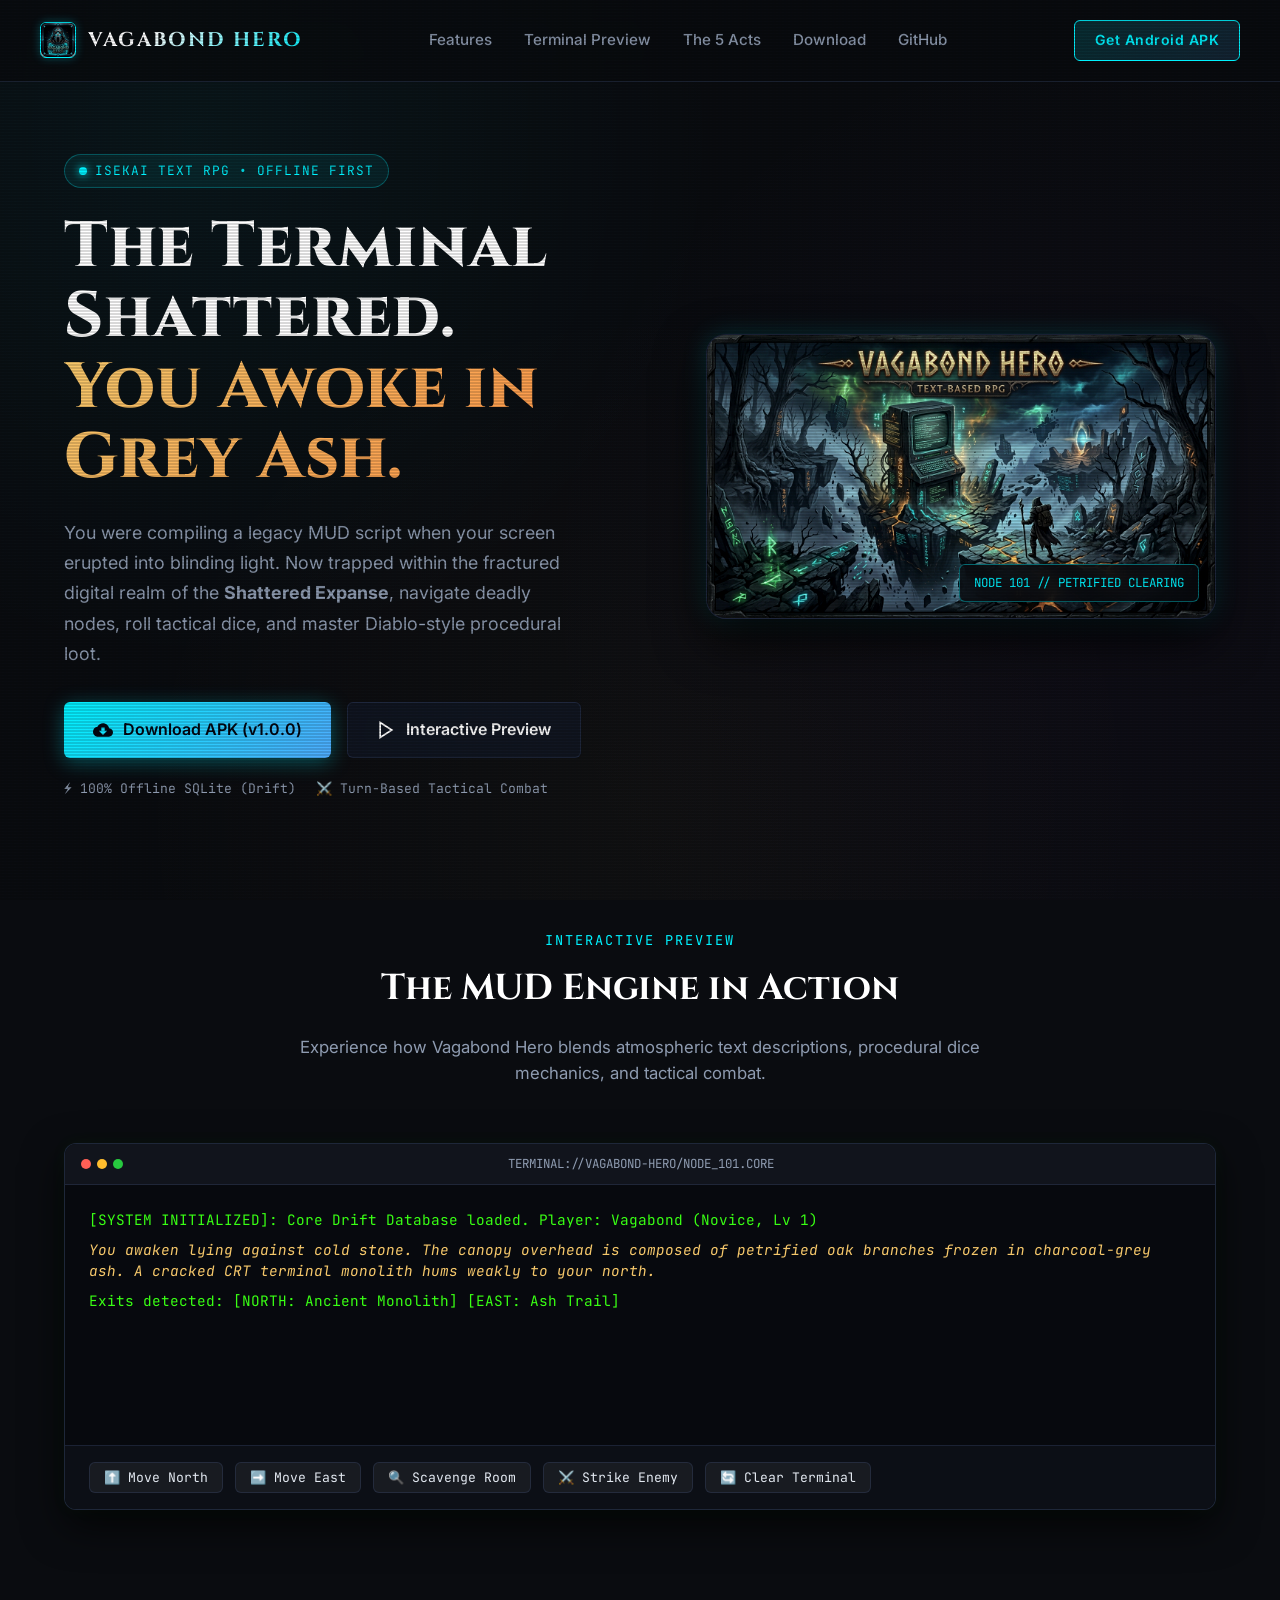
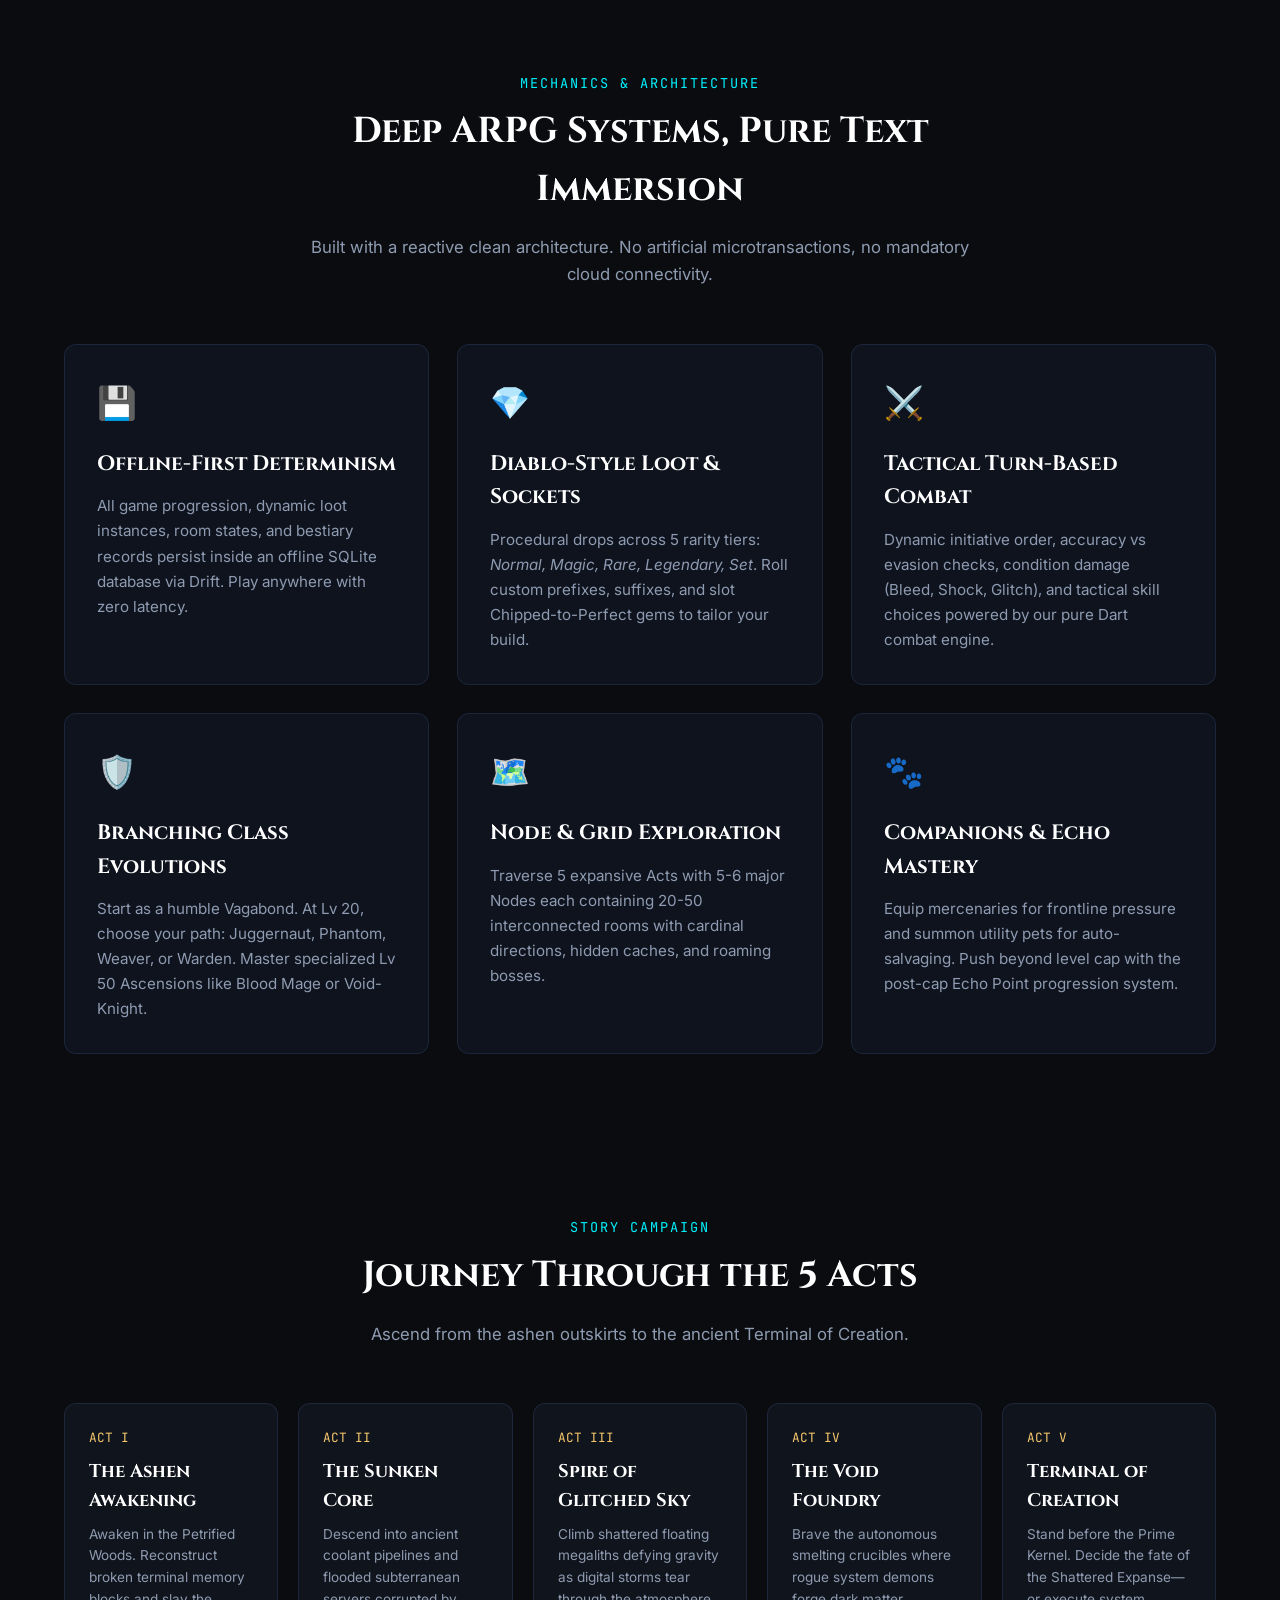
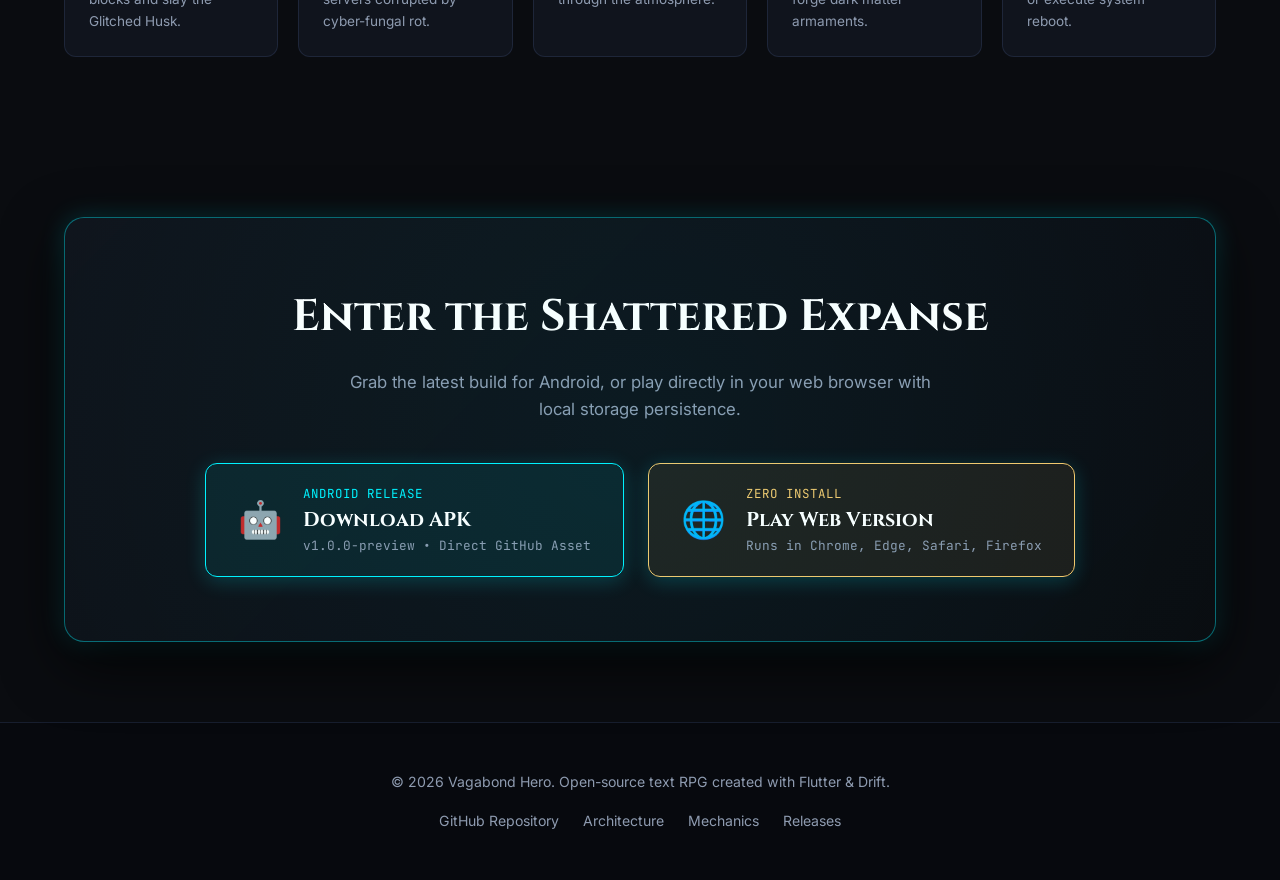
==== landing/index.html @ a88ef7d5 "feat: complete initial implementation with landing page, core engine, mobile app, and CI/CD for vaga" ====
<!DOCTYPE html>
<html lang="en">
<head>
  <meta charset="UTF-8" />
  <meta name="viewport" content="width=device-width, initial-scale=1.0" />
  <title>Vagabond Hero — Dark Fantasy Text RPG (Download APK & Web Demo)</title>
  <meta name="description" content="An offline-first, dark fantasy isekai text-based RPG. Explore the Shattered Expanse, loot Diablo-style gear, and survive tactical turn-based battles. Download Android APK or play in browser." />
  
  <!-- Favicon -->
  <link rel="icon" type="image/jpeg" href="assets/images/app-icon.jpg" />
  
  <!-- Fonts -->
  <link rel="preconnect" href="https://fonts.googleapis.com">
  <link rel="preconnect" href="https://fonts.gstatic.com" crossorigin>
  <link href="https://fonts.googleapis.com/css2?family=Cinzel:wght@600;700;800&family=Inter:wght@400;500;600;700&family=JetBrains+Mono:wght@400;600&display=swap" rel="stylesheet">
  
  <!-- Stylesheet -->
  <link rel="stylesheet" href="styles.css" />
</head>
<body>
  <div class="scanlines" aria-hidden="true"></div>

  <!-- Navigation -->
  <nav class="navbar">
    <a href="#" class="brand">
      <img src="assets/images/app-icon.jpg" alt="Vagabond Hero Icon" class="brand-icon" />
      <span class="brand-name">Vagabond Hero</span>
    </a>
    <ul class="nav-links">
      <li><a href="#features" class="nav-link">Features</a></li>
      <li><a href="#terminal" class="nav-link">Terminal Preview</a></li>
      <li><a href="#story" class="nav-link">The 5 Acts</a></li>
      <li><a href="#download" class="nav-link">Download</a></li>
      <li><a href="https://github.com/tildemark/Vagabond-Hero" target="_blank" rel="noopener" class="nav-link">GitHub</a></li>
    </ul>
    <a href="#download" class="nav-cta">Get Android APK</a>
  </nav>

  <!-- Hero Section -->
  <header class="hero">
    <div class="hero-content">
      <div class="hero-badge">
        <span class="badge-pulse"></span>
        <span>ISEKAI TEXT RPG • OFFLINE FIRST</span>
      </div>
      <h1 class="hero-title">
        The Terminal Shattered.
        <span>You Awoke in Grey Ash.</span>
      </h1>
      <p class="hero-description">
        You were compiling a legacy MUD script when your screen erupted into blinding light. Now trapped within the fractured digital realm of the <strong>Shattered Expanse</strong>, navigate deadly nodes, roll tactical dice, and master Diablo-style procedural loot.
      </p>
      <div class="hero-actions">
        <a href="#download" class="btn btn-primary">
          <svg width="20" height="20" viewBox="0 0 24 24" fill="currentColor">
            <path d="M19.35 10.04C18.67 6.59 15.64 4 12 4 9.11 4 6.6 5.64 5.35 8.04 2.34 8.36 0 10.91 0 14c0 3.31 2.69 6 6 6h13c2.76 0 5-2.24 5-5 0-2.64-2.05-4.78-4.65-4.96zM17 13l-5 5-5-5h3V9h4v4h3z"/>
          </svg>
          Download APK (v1.0.0)
        </a>
        <a href="#terminal" class="btn btn-secondary" id="play-demo-btn">
          <svg width="20" height="20" viewBox="0 0 24 24" fill="none" stroke="currentColor" stroke-width="2">
            <polygon points="5 3 19 12 5 21 5 3"></polygon>
          </svg>
          Interactive Preview
        </a>
      </div>
      <div class="hero-meta">
        <span>⚡ 100% Offline SQLite (Drift)</span>
        <span>⚔️ Turn-Based Tactical Combat</span>
      </div>
    </div>

    <div class="hero-visual">
      <img src="assets/images/hero-banner.jpg" alt="Vagabond Hero Shattered Expanse artwork" class="hero-image" />
      <div class="visual-badge">
        <span>NODE 101 // PETRIFIED CLEARING</span>
      </div>
    </div>
  </header>

  <!-- Interactive Terminal Simulation -->
  <section class="section" id="terminal">
    <div class="section-header">
      <span class="section-tag">Interactive Preview</span>
      <h2 class="section-title">The MUD Engine in Action</h2>
      <p class="section-subtitle">Experience how Vagabond Hero blends atmospheric text descriptions, procedural dice mechanics, and tactical combat.</p>
    </div>

    <div class="terminal-container">
      <div class="terminal-header">
        <div class="terminal-dots">
          <div class="dot red"></div>
          <div class="dot yellow"></div>
          <div class="dot green"></div>
        </div>
        <div class="terminal-title">TERMINAL://VAGABOND-HERO/NODE_101.CORE</div>
        <div style="width: 40px;"></div>
      </div>
      <div class="terminal-body" id="term-output">
        <div class="term-line system">[SYSTEM INITIALIZED]: Core Drift Database loaded. Player: Vagabond (Novice, Lv 1)</div>
        <div class="term-line lore">You awaken lying against cold stone. The canopy overhead is composed of petrified oak branches frozen in charcoal-grey ash. A cracked CRT terminal monolith hums weakly to your north.</div>
        <div class="term-line system">Exits detected: [NORTH: Ancient Monolith] [EAST: Ash Trail]</div>
      </div>
      <div class="term-controls">
        <button class="term-btn" onclick="termAction('north')">⬆️ Move North</button>
        <button class="term-btn" onclick="termAction('east')">➡️ Move East</button>
        <button class="term-btn" onclick="termAction('scavenge')">🔍 Scavenge Room</button>
        <button class="term-btn" onclick="termAction('attack')">⚔️ Strike Enemy</button>
        <button class="term-btn" onclick="termAction('reset')">🔄 Clear Terminal</button>
      </div>
    </div>
  </section>

  <!-- Features Grid -->
  <section class="section" id="features">
    <div class="section-header">
      <span class="section-tag">Mechanics & Architecture</span>
      <h2 class="section-title">Deep ARPG Systems, Pure Text Immersion</h2>
      <p class="section-subtitle">Built with a reactive clean architecture. No artificial microtransactions, no mandatory cloud connectivity.</p>
    </div>

    <div class="features-grid">
      <div class="feature-card">
        <div class="feature-icon">💾</div>
        <h3 class="feature-title">Offline-First Determinism</h3>
        <p class="feature-desc">All game progression, dynamic loot instances, room states, and bestiary records persist inside an offline SQLite database via Drift. Play anywhere with zero latency.</p>
      </div>

      <div class="feature-card">
        <div class="feature-icon">💎</div>
        <h3 class="feature-title">Diablo-Style Loot & Sockets</h3>
        <p class="feature-desc">Procedural drops across 5 rarity tiers: <em>Normal, Magic, Rare, Legendary, Set</em>. Roll custom prefixes, suffixes, and slot Chipped-to-Perfect gems to tailor your build.</p>
      </div>

      <div class="feature-card">
        <div class="feature-icon">⚔️</div>
        <h3 class="feature-title">Tactical Turn-Based Combat</h3>
        <p class="feature-desc">Dynamic initiative order, accuracy vs evasion checks, condition damage (Bleed, Shock, Glitch), and tactical skill choices powered by our pure Dart combat engine.</p>
      </div>

      <div class="feature-card">
        <div class="feature-icon">🛡️</div>
        <h3 class="feature-title">Branching Class Evolutions</h3>
        <p class="feature-desc">Start as a humble Vagabond. At Lv 20, choose your path: Juggernaut, Phantom, Weaver, or Warden. Master specialized Lv 50 Ascensions like Blood Mage or Void-Knight.</p>
      </div>

      <div class="feature-card">
        <div class="feature-icon">🗺️</div>
        <h3 class="feature-title">Node & Grid Exploration</h3>
        <p class="feature-desc">Traverse 5 expansive Acts with 5-6 major Nodes each containing 20-50 interconnected rooms with cardinal directions, hidden caches, and roaming bosses.</p>
      </div>

      <div class="feature-card">
        <div class="feature-icon">🐾</div>
        <h3 class="feature-title">Companions & Echo Mastery</h3>
        <p class="feature-desc">Equip mercenaries for frontline pressure and summon utility pets for auto-salvaging. Push beyond level cap with the post-cap Echo Point progression system.</p>
      </div>
    </div>
  </section>

  <!-- Story Acts Section -->
  <section class="section" id="story">
    <div class="section-header">
      <span class="section-tag">Story Campaign</span>
      <h2 class="section-title">Journey Through the 5 Acts</h2>
      <p class="section-subtitle">Ascend from the ashen outskirts to the ancient Terminal of Creation.</p>
    </div>

    <div class="acts-timeline">
      <div class="act-card">
        <div class="act-num">ACT I</div>
        <h4 class="act-title">The Ashen Awakening</h4>
        <p class="act-desc">Awaken in the Petrified Woods. Reconstruct broken terminal memory blocks and slay the Glitched Husk.</p>
      </div>
      <div class="act-card">
        <div class="act-num">ACT II</div>
        <h4 class="act-title">The Sunken Core</h4>
        <p class="act-desc">Descend into ancient coolant pipelines and flooded subterranean servers corrupted by cyber-fungal rot.</p>
      </div>
      <div class="act-card">
        <div class="act-num">ACT III</div>
        <h4 class="act-title">Spire of Glitched Sky</h4>
        <p class="act-desc">Climb shattered floating megaliths defying gravity as digital storms tear through the atmosphere.</p>
      </div>
      <div class="act-card">
        <div class="act-num">ACT IV</div>
        <h4 class="act-title">The Void Foundry</h4>
        <p class="act-desc">Brave the autonomous smelting crucibles where rogue system demons forge dark matter armaments.</p>
      </div>
      <div class="act-card">
        <div class="act-num">ACT V</div>
        <h4 class="act-title">Terminal of Creation</h4>
        <p class="act-desc">Stand before the Prime Kernel. Decide the fate of the Shattered Expanse—or execute system reboot.</p>
      </div>
    </div>
  </section>

  <!-- Download Section -->
  <section class="section" id="download">
    <div class="download-box">
      <h2 class="download-title">Enter the Shattered Expanse</h2>
      <p class="download-subtitle">Grab the latest build for Android, or play directly in your web browser with local storage persistence.</p>
      
      <div class="download-options">
        <a href="https://github.com/tildemark/Vagabond-Hero/releases/latest" target="_blank" rel="noopener" class="apk-card">
          <div class="apk-icon">🤖</div>
          <div class="apk-info">
            <div class="apk-label">Android Release</div>
            <div class="apk-name">Download APK</div>
            <div class="apk-meta">v1.0.0-preview • Direct GitHub Asset</div>
          </div>
        </a>

        <a href="play/" class="apk-card" style="border-color: var(--accent-gold); background: rgba(246, 200, 107, 0.08);">
          <div class="apk-icon">🌐</div>
          <div class="apk-info">
            <div class="apk-label" style="color: var(--accent-gold);">Zero Install</div>
            <div class="apk-name">Play Web Version</div>
            <div class="apk-meta">Runs in Chrome, Edge, Safari, Firefox</div>
          </div>
        </a>
      </div>
    </div>
  </section>

  <!-- Footer -->
  <footer class="footer">
    <div class="footer-content">
      <p>© 2026 Vagabond Hero. Open-source text RPG created with Flutter & Drift.</p>
      <div class="footer-links">
        <a href="https://github.com/tildemark/Vagabond-Hero" target="_blank" rel="noopener">GitHub Repository</a>
        <a href="https://github.com/tildemark/Vagabond-Hero/blob/main/docs/architecture.md" target="_blank" rel="noopener">Architecture</a>
        <a href="https://github.com/tildemark/Vagabond-Hero/blob/main/docs/mechanics.md" target="_blank" rel="noopener">Mechanics</a>
        <a href="https://github.com/tildemark/Vagabond-Hero/releases" target="_blank" rel="noopener">Releases</a>
      </div>
    </div>
  </footer>

  <!-- Interactive Terminal Script -->
  <script>
    const termOutput = document.getElementById('term-output');
    
    const responses = {
      north: [
        { text: "> move north", type: "" },
        { text: "You step cautiously toward the humming monolith. Phosphorescent moss clings to its chassis.", type: "lore" },
        { text: "Node 102: [ANCIENT MONOLITH CLEARING] reached. Discovered terminal access port.", type: "system" }
      ],
      east: [
        { text: "> move east", type: "" },
        { text: "You traverse an ashen path flanked by withered monoliths. A chill digital wind howls.", type: "lore" },
        { text: "Node 103: [ASH TRAIL] reached. Hostile signature detected ahead.", type: "system" }
      ],
      scavenge: [
        { text: "> search area", type: "" },
        { text: "Rolling Investigation [d20 + 2] = 17 (Success!)", type: "system" },
        { text: "Found [Rusted Shiv] (Normal Dagger, 4-8 DMG) and [Chipped Emerald] (+3 Poison DMG)!", type: "loot" }
      ],
      attack: [
        { text: "> strike glitched husk", type: "" },
        { text: "Initiative rolled: Vagabond [18] vs Glitched Husk [11]. You take the opening blow.", type: "system" },
        { text: "CRITICAL HIT! Dealt 24 Physical Damage! Enemy obliterated into fragmented memory bits.", type: "combat" },
        { text: "Gained 45 EXP and 12 Silver Prisms.", type: "loot" }
      ]
    };

    function termAction(action) {
      if (action === 'reset') {
        termOutput.innerHTML = `
          <div class="term-line system">[SYSTEM RESET]: Terminal buffer cleared.</div>
          <div class="term-line lore">You awaken lying against cold stone. The canopy overhead is composed of petrified oak branches frozen in charcoal-grey ash.</div>
        `;
        return;
      }

      const lines = responses[action];
      if (!lines) return;

      lines.forEach(item => {
        const div = document.createElement('div');
        div.className = `term-line ${item.type}`;
        div.textContent = item.text;
        termOutput.appendChild(div);
      });

      termOutput.scrollTop = termOutput.scrollHeight;
    }
  </script>
</body>
</html>
---- landing/styles.css ----
:root {
  --bg-primary: #0a0c10;
  --bg-secondary: #10141d;
  --bg-card: rgba(18, 24, 38, 0.7);
  --bg-card-hover: rgba(26, 35, 54, 0.85);
  --border-subtle: rgba(72, 94, 138, 0.25);
  --border-glow: rgba(0, 242, 254, 0.4);
  
  --accent-cyan: #00f2fe;
  --accent-teal: #4facfe;
  --accent-gold: #f6c86b;
  --accent-crimson: #ff4d6d;
  --accent-purple: #9d4edd;
  
  --text-main: #e2e8f0;
  --text-muted: #8e9bb0;
  --text-bright: #ffffff;
  
  --terminal-green: #39ff14;
  --terminal-bg: #07090e;
  
  --font-serif: 'Cinzel', serif;
  --font-sans: 'Inter', -apple-system, BlinkMacSystemFont, sans-serif;
  --font-mono: 'JetBrains Mono', 'Fira Code', monospace;

  --shadow-glow: 0 0 25px rgba(0, 242, 254, 0.2);
  --shadow-gold: 0 0 25px rgba(246, 200, 107, 0.2);
  --radius-sm: 6px;
  --radius-md: 12px;
  --radius-lg: 20px;
}

* {
  margin: 0;
  padding: 0;
  box-sizing: border-box;
}

html {
  scroll-behavior: smooth;
}

body {
  background-color: var(--bg-primary);
  color: var(--text-main);
  font-family: var(--font-sans);
  line-height: 1.6;
  overflow-x: hidden;
  position: relative;
  background-image: 
    radial-gradient(circle at 15% 15%, rgba(0, 242, 254, 0.05) 0%, transparent 40%),
    radial-gradient(circle at 85% 65%, rgba(157, 78, 221, 0.04) 0%, transparent 45%),
    radial-gradient(circle at 50% 90%, rgba(246, 200, 107, 0.03) 0%, transparent 50%);
  background-attachment: fixed;
}

/* Scanline / CRT overlay simulation for the atmospheric feel */
.scanlines {
  position: fixed;
  top: 0; left: 0; width: 100vw; height: 100vh;
  pointer-events: none;
  background: linear-gradient(
    rgba(18, 16, 16, 0) 50%, 
    rgba(0, 0, 0, 0.25) 50%
  ), linear-gradient(
    90deg,
    rgba(255, 0, 0, 0.01),
    rgba(0, 255, 0, 0.005),
    rgba(0, 0, 255, 0.01)
  );
  background-size: 100% 3px, 6px 100%;
  z-index: 9999;
  opacity: 0.6;
}

/* Nav Bar */
.navbar {
  display: flex;
  justify-content: space-between;
  align-items: center;
  padding: 1.25rem 2.5rem;
  background: rgba(10, 12, 16, 0.85);
  backdrop-filter: blur(12px);
  border-bottom: 1px solid var(--border-subtle);
  position: sticky;
  top: 0;
  z-index: 100;
}

.brand {
  display: flex;
  align-items: center;
  gap: 12px;
  text-decoration: none;
  color: var(--text-bright);
}

.brand-icon {
  width: 36px;
  height: 36px;
  border-radius: var(--radius-sm);
  border: 1px solid var(--accent-cyan);
  box-shadow: 0 0 10px rgba(0, 242, 254, 0.3);
}

.brand-name {
  font-family: var(--font-serif);
  font-size: 1.25rem;
  font-weight: 700;
  letter-spacing: 2px;
  text-transform: uppercase;
  background: linear-gradient(135deg, #fff 30%, var(--accent-cyan));
  -webkit-background-clip: text;
  -webkit-text-fill-color: transparent;
}

.nav-links {
  display: flex;
  gap: 2rem;
  align-items: center;
  list-style: none;
}

.nav-link {
  color: var(--text-muted);
  text-decoration: none;
  font-weight: 500;
  font-size: 0.95rem;
  transition: all 0.2s ease;
}

.nav-link:hover {
  color: var(--accent-cyan);
  text-shadow: 0 0 8px rgba(0, 242, 254, 0.5);
}

.nav-cta {
  padding: 0.5rem 1.25rem;
  border-radius: var(--radius-sm);
  background: linear-gradient(135deg, rgba(0, 242, 254, 0.15), rgba(79, 172, 254, 0.15));
  border: 1px solid var(--accent-cyan);
  color: var(--accent-cyan);
  text-decoration: none;
  font-weight: 600;
  font-size: 0.88rem;
  letter-spacing: 0.5px;
  transition: all 0.25s ease;
}

.nav-cta:hover {
  background: var(--accent-cyan);
  color: var(--bg-primary);
  box-shadow: var(--shadow-glow);
  transform: translateY(-1px);
}

/* Hero Section */
.hero {
  max-width: 1200px;
  margin: 0 auto;
  padding: 4.5rem 1.5rem 3rem;
  display: grid;
  grid-template-columns: 1.15fr 1fr;
  gap: 3.5rem;
  align-items: center;
  min-height: 80vh;
}

.hero-content {
  display: flex;
  flex-direction: column;
  gap: 1.5rem;
}

.hero-badge {
  display: inline-flex;
  align-items: center;
  gap: 8px;
  width: fit-content;
  padding: 6px 14px;
  background: rgba(0, 242, 254, 0.08);
  border: 1px solid rgba(0, 242, 254, 0.3);
  border-radius: 999px;
  font-family: var(--font-mono);
  font-size: 0.8rem;
  color: var(--accent-cyan);
  letter-spacing: 1px;
}

.badge-pulse {
  width: 8px;
  height: 8px;
  background: var(--accent-cyan);
  border-radius: 50%;
  box-shadow: 0 0 8px var(--accent-cyan);
  animation: pulse 1.8s infinite;
}

@keyframes pulse {
  0%, 100% { transform: scale(1); opacity: 1; }
  50% { transform: scale(1.4); opacity: 0.4; }
}

.hero-title {
  font-family: var(--font-serif);
  font-size: clamp(2.5rem, 5vw, 4rem);
  font-weight: 800;
  line-height: 1.1;
  letter-spacing: 1px;
  color: var(--text-bright);
}

.hero-title span {
  background: linear-gradient(135deg, var(--accent-gold) 0%, #ff8c42 100%);
  -webkit-background-clip: text;
  -webkit-text-fill-color: transparent;
  display: block;
}

.hero-description {
  font-size: 1.12rem;
  color: var(--text-muted);
  max-width: 520px;
  line-height: 1.7;
}

.hero-actions {
  display: flex;
  flex-wrap: wrap;
  gap: 1rem;
  margin-top: 0.5rem;
}

.btn {
  display: inline-flex;
  align-items: center;
  gap: 10px;
  padding: 0.9rem 1.8rem;
  border-radius: var(--radius-sm);
  font-weight: 600;
  font-size: 1rem;
  text-decoration: none;
  cursor: pointer;
  transition: all 0.25s ease;
}

.btn-primary {
  background: linear-gradient(135deg, var(--accent-cyan), var(--accent-teal));
  color: #030712;
  border: none;
  box-shadow: 0 4px 20px rgba(0, 242, 254, 0.35);
}

.btn-primary:hover {
  transform: translateY(-2px);
  box-shadow: 0 6px 30px rgba(0, 242, 254, 0.55);
}

.btn-secondary {
  background: rgba(18, 24, 38, 0.8);
  color: var(--text-bright);
  border: 1px solid var(--border-subtle);
  backdrop-filter: blur(8px);
}

.btn-secondary:hover {
  border-color: var(--accent-cyan);
  color: var(--accent-cyan);
  transform: translateY(-2px);
}

.hero-meta {
  display: flex;
  align-items: center;
  gap: 20px;
  font-family: var(--font-mono);
  font-size: 0.82rem;
  color: var(--text-muted);
  margin-top: -0.25rem;
}

.hero-meta span {
  display: flex;
  align-items: center;
  gap: 6px;
}

/* Hero Visual / Media Card */
.hero-visual {
  position: relative;
  border-radius: var(--radius-lg);
  overflow: hidden;
  border: 1px solid var(--border-subtle);
  background: var(--bg-card);
  box-shadow: 0 20px 50px rgba(0, 0, 0, 0.8), var(--shadow-glow);
  transition: transform 0.3s ease, border-color 0.3s ease;
}

.hero-visual:hover {
  transform: translateY(-4px);
  border-color: var(--border-glow);
}

.hero-image {
  width: 100%;
  height: auto;
  display: block;
  object-fit: cover;
  filter: contrast(1.05);
}

.visual-badge {
  position: absolute;
  bottom: 16px;
  right: 16px;
  background: rgba(10, 12, 16, 0.88);
  backdrop-filter: blur(8px);
  border: 1px solid var(--border-glow);
  padding: 8px 14px;
  border-radius: var(--radius-sm);
  font-family: var(--font-mono);
  font-size: 0.78rem;
  color: var(--accent-cyan);
  display: flex;
  align-items: center;
  gap: 8px;
}

/* Section Common */
.section {
  max-width: 1200px;
  margin: 0 auto;
  padding: 5rem 1.5rem;
}

.section-header {
  text-align: center;
  max-width: 700px;
  margin: 0 auto 3.5rem;
}

.section-tag {
  font-family: var(--font-mono);
  font-size: 0.85rem;
  color: var(--accent-cyan);
  letter-spacing: 2px;
  text-transform: uppercase;
  margin-bottom: 0.5rem;
  display: inline-block;
}

.section-title {
  font-family: var(--font-serif);
  font-size: 2.25rem;
  color: var(--text-bright);
  font-weight: 700;
  margin-bottom: 1rem;
}

.section-subtitle {
  color: var(--text-muted);
  font-size: 1.05rem;
}

/* Interactive Terminal Simulation */
.terminal-container {
  background: var(--terminal-bg);
  border: 1px solid rgba(72, 94, 138, 0.35);
  border-radius: var(--radius-md);
  box-shadow: 0 15px 40px rgba(0, 0, 0, 0.7), 0 0 15px rgba(57, 255, 20, 0.05);
  overflow: hidden;
  margin-top: 1.5rem;
}

.terminal-header {
  background: #11141c;
  padding: 10px 16px;
  display: flex;
  align-items: center;
  justify-content: space-between;
  border-bottom: 1px solid var(--border-subtle);
}

.terminal-dots {
  display: flex;
  gap: 6px;
}

.dot {
  width: 10px;
  height: 10px;
  border-radius: 50%;
}
.dot.red { background: #ff5f56; }
.dot.yellow { background: #ffbd2e; }
.dot.green { background: #27c93f; }

.terminal-title {
  font-family: var(--font-mono);
  font-size: 0.78rem;
  color: var(--text-muted);
}

.terminal-body {
  padding: 1.5rem;
  font-family: var(--font-mono);
  font-size: 0.9rem;
  min-height: 260px;
  max-height: 360px;
  overflow-y: auto;
  display: flex;
  flex-direction: column;
  gap: 0.5rem;
}

.term-line {
  color: #a0aec0;
  line-height: 1.5;
}

.term-line.system {
  color: var(--terminal-green);
}

.term-line.lore {
  color: var(--accent-gold);
  font-style: italic;
}

.term-line.combat {
  color: var(--accent-crimson);
}

.term-line.loot {
  color: var(--accent-cyan);
}

.term-controls {
  padding: 1rem 1.5rem;
  background: #0c0f16;
  border-top: 1px solid var(--border-subtle);
  display: flex;
  gap: 0.75rem;
  flex-wrap: wrap;
}

.term-btn {
  background: rgba(255, 255, 255, 0.05);
  border: 1px solid var(--border-subtle);
  color: var(--text-main);
  padding: 6px 14px;
  border-radius: var(--radius-sm);
  font-family: var(--font-mono);
  font-size: 0.82rem;
  cursor: pointer;
  transition: all 0.2s ease;
}

.term-btn:hover {
  background: rgba(0, 242, 254, 0.15);
  border-color: var(--accent-cyan);
  color: var(--accent-cyan);
}

/* Features Grid */
.features-grid {
  display: grid;
  grid-template-columns: repeat(auto-fit, minmax(320px, 1fr));
  gap: 1.75rem;
}

.feature-card {
  background: var(--bg-card);
  border: 1px solid var(--border-subtle);
  border-radius: var(--radius-md);
  padding: 2rem;
  backdrop-filter: blur(10px);
  position: relative;
  overflow: hidden;
  transition: transform 0.25s ease, border-color 0.25s ease, box-shadow 0.25s ease;
}

.feature-card::before {
  content: '';
  position: absolute;
  top: 0; left: 0; width: 100%; height: 2px;
  background: linear-gradient(90deg, transparent, var(--accent-cyan), transparent);
  opacity: 0;
  transition: opacity 0.3s ease;
}

.feature-card:hover {
  transform: translateY(-4px);
  border-color: var(--border-glow);
  box-shadow: 0 10px 30px rgba(0, 0, 0, 0.4);
}

.feature-card:hover::before {
  opacity: 1;
}

.feature-icon {
  font-size: 2rem;
  margin-bottom: 1.25rem;
  display: inline-block;
}

.feature-title {
  font-family: var(--font-serif);
  font-size: 1.3rem;
  color: var(--text-bright);
  margin-bottom: 0.75rem;
}

.feature-desc {
  color: var(--text-muted);
  font-size: 0.95rem;
  line-height: 1.65;
}

/* Acts / Story Map Section */
.acts-timeline {
  display: grid;
  grid-template-columns: repeat(auto-fit, minmax(200px, 1fr));
  gap: 1.25rem;
  margin-top: 2rem;
}

.act-card {
  background: var(--bg-secondary);
  border: 1px solid var(--border-subtle);
  border-radius: var(--radius-md);
  padding: 1.5rem;
  position: relative;
  transition: all 0.25s ease;
}

.act-card:hover {
  border-color: var(--accent-gold);
  box-shadow: var(--shadow-gold);
  transform: translateY(-2px);
}

.act-num {
  font-family: var(--font-mono);
  font-size: 0.8rem;
  color: var(--accent-gold);
  margin-bottom: 0.5rem;
}

.act-title {
  font-family: var(--font-serif);
  font-size: 1.15rem;
  color: var(--text-bright);
  margin-bottom: 0.5rem;
}

.act-desc {
  font-size: 0.85rem;
  color: var(--text-muted);
}

/* Download / CTA Section */
.download-box {
  background: linear-gradient(135deg, rgba(16, 20, 29, 0.9), rgba(10, 12, 16, 0.95));
  border: 1px solid var(--border-glow);
  border-radius: var(--radius-lg);
  padding: 4rem 2rem;
  text-align: center;
  box-shadow: 0 20px 60px rgba(0, 0, 0, 0.8), var(--shadow-glow);
  position: relative;
  overflow: hidden;
}

.download-box::before {
  content: '';
  position: absolute;
  top: -50%; left: -50%; width: 200%; height: 200%;
  background: radial-gradient(circle, rgba(0, 242, 254, 0.05) 0%, transparent 60%);
  pointer-events: none;
}

.download-title {
  font-family: var(--font-serif);
  font-size: clamp(2rem, 4vw, 2.75rem);
  color: var(--text-bright);
  margin-bottom: 1rem;
}

.download-subtitle {
  color: var(--text-muted);
  max-width: 600px;
  margin: 0 auto 2.5rem;
  font-size: 1.05rem;
}

.download-options {
  display: flex;
  justify-content: center;
  align-items: center;
  gap: 1.5rem;
  flex-wrap: wrap;
}

.apk-card {
  display: flex;
  align-items: center;
  gap: 1.25rem;
  background: rgba(0, 242, 254, 0.08);
  border: 1px solid var(--accent-cyan);
  padding: 1.25rem 2rem;
  border-radius: var(--radius-md);
  text-decoration: none;
  color: var(--text-bright);
  transition: all 0.25s ease;
  box-shadow: 0 4px 20px rgba(0, 242, 254, 0.2);
}

.apk-card:hover {
  transform: translateY(-3px);
  background: rgba(0, 242, 254, 0.16);
  box-shadow: 0 8px 30px rgba(0, 242, 254, 0.4);
}

.apk-icon {
  font-size: 2.25rem;
}

.apk-info {
  text-align: left;
}

.apk-label {
  font-size: 0.78rem;
  font-family: var(--font-mono);
  color: var(--accent-cyan);
  text-transform: uppercase;
  letter-spacing: 1px;
}

.apk-name {
  font-family: var(--font-serif);
  font-size: 1.25rem;
  font-weight: 700;
}

.apk-meta {
  font-size: 0.8rem;
  color: var(--text-muted);
  font-family: var(--font-mono);
}

/* Footer */
.footer {
  border-top: 1px solid var(--border-subtle);
  padding: 3rem 1.5rem;
  text-align: center;
  background: #07090e;
  color: var(--text-muted);
  font-size: 0.88rem;
}

.footer-content {
  max-width: 1200px;
  margin: 0 auto;
  display: flex;
  flex-direction: column;
  align-items: center;
  gap: 1rem;
}

.footer-links {
  display: flex;
  gap: 1.5rem;
}

.footer-links a {
  color: var(--text-muted);
  text-decoration: none;
  transition: color 0.2s;
}

.footer-links a:hover {
  color: var(--accent-cyan);
}

/* Responsive */
@media (max-width: 900px) {
  .hero {
    grid-template-columns: 1fr;
    text-align: center;
    padding-top: 3rem;
  }
  .hero-content {
    align-items: center;
  }
  .hero-actions {
    justify-content: center;
  }
  .hero-meta {
    justify-content: center;
  }
  .nav-links {
    display: none;
  }
}
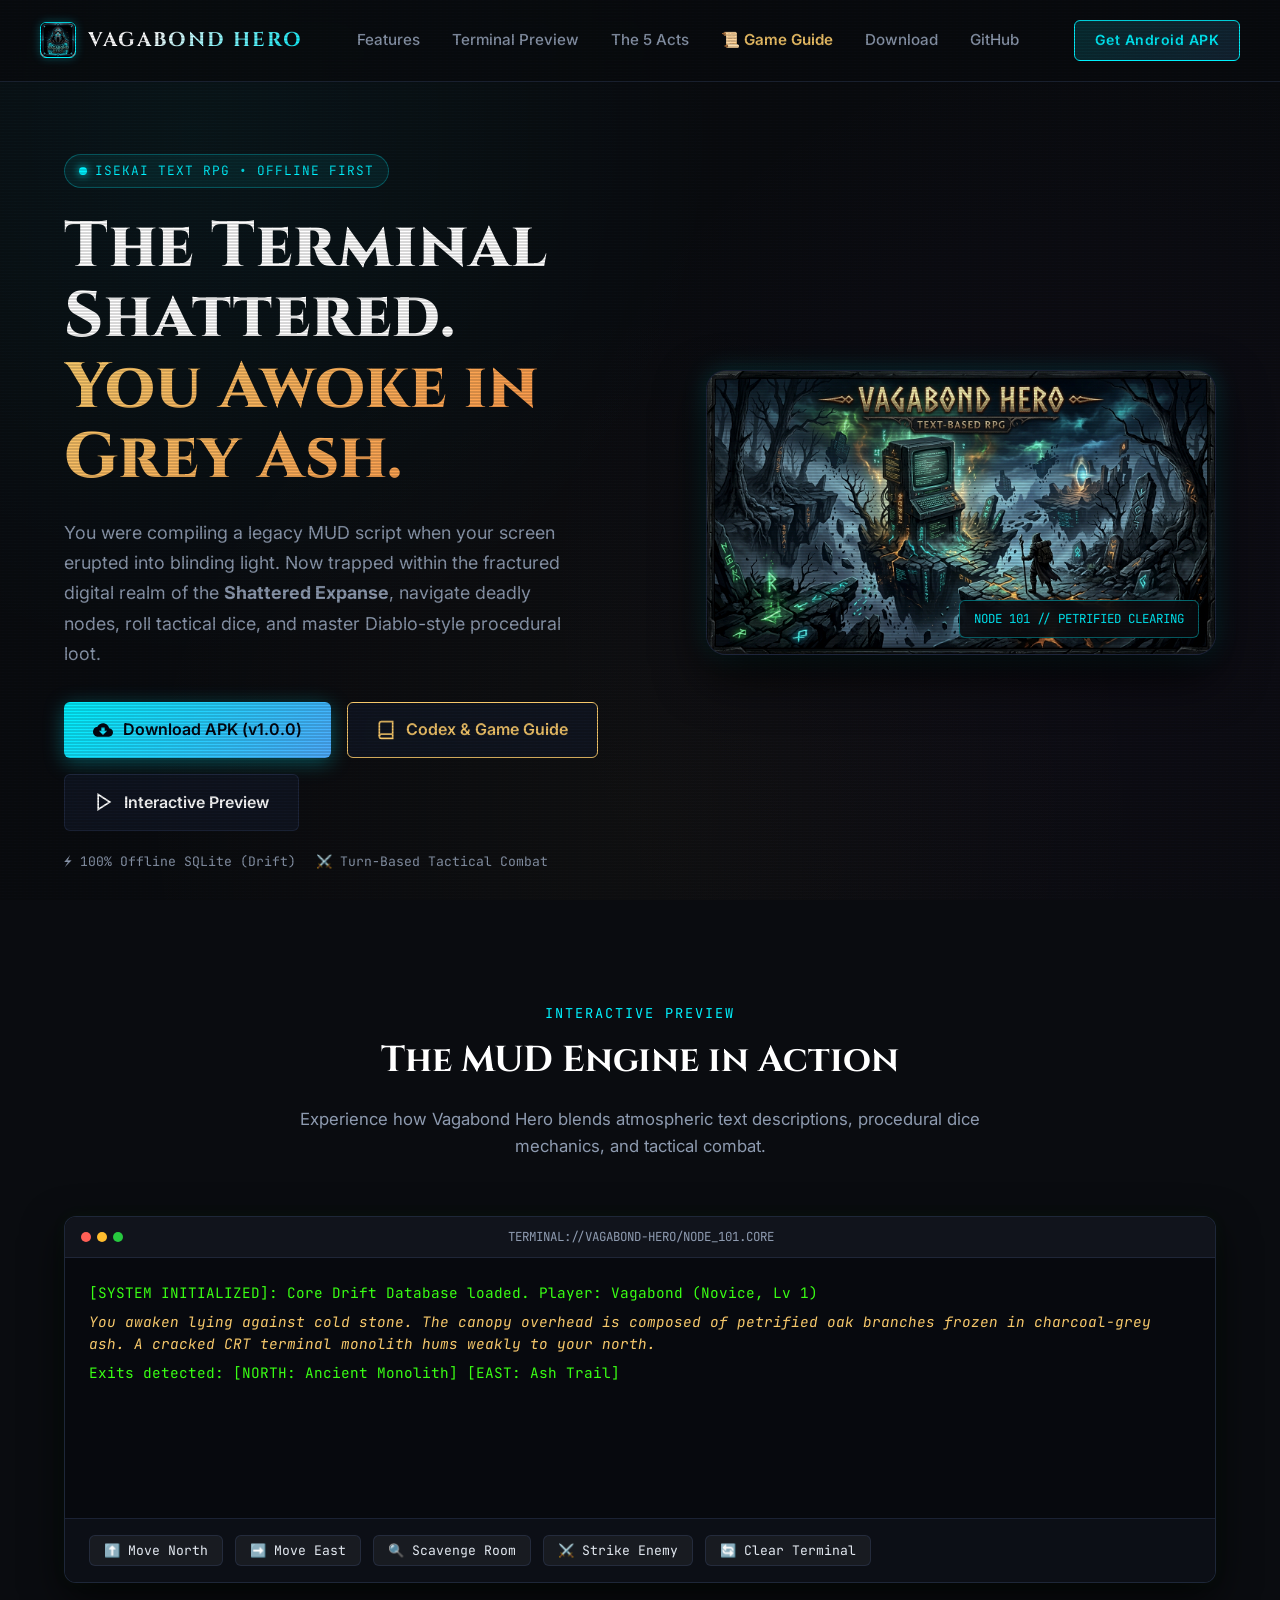
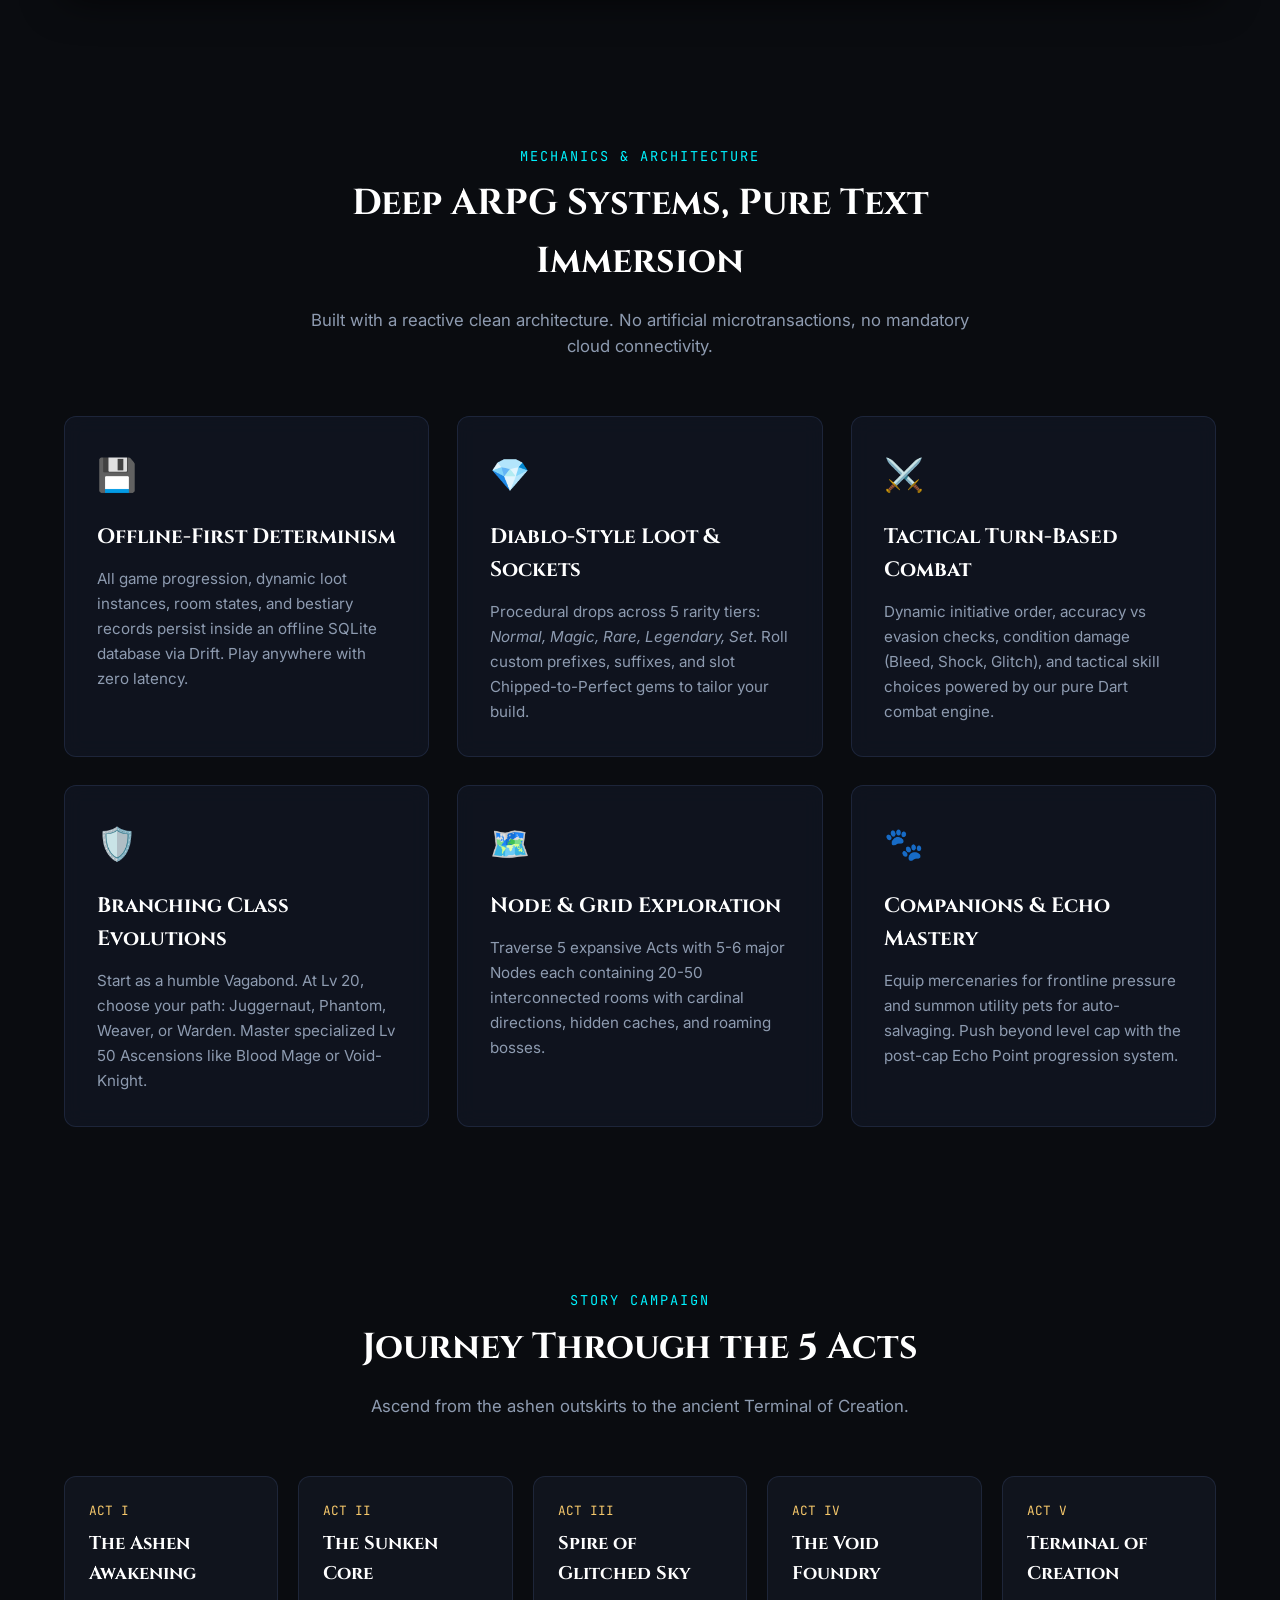
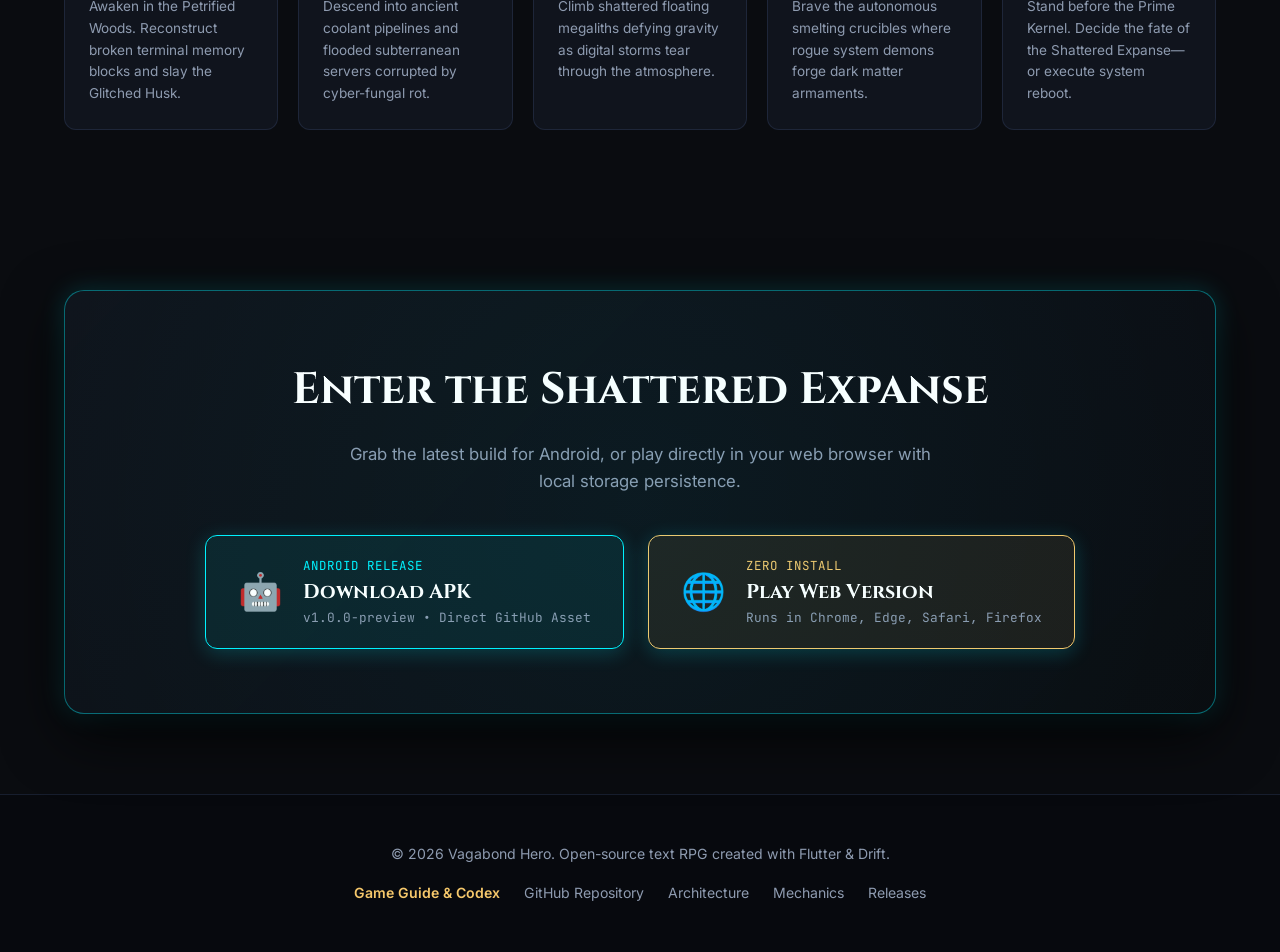
==== commit 2f7d2cb6: "feat(landing): add Diablo-style interactive Game Guide & Codex for items, classes, mobs, and attribu" ====
--- a/landing/index.html
+++ b/landing/index.html
@@ -30,6 +30,7 @@
       <li><a href="#features" class="nav-link">Features</a></li>
       <li><a href="#terminal" class="nav-link">Terminal Preview</a></li>
       <li><a href="#story" class="nav-link">The 5 Acts</a></li>
+      <li><a href="guide/" class="nav-link" style="color: var(--accent-gold); font-weight: 600;">📜 Game Guide</a></li>
       <li><a href="#download" class="nav-link">Download</a></li>
       <li><a href="https://github.com/tildemark/Vagabond-Hero" target="_blank" rel="noopener" class="nav-link">GitHub</a></li>
     </ul>
@@ -56,6 +57,13 @@
             <path d="M19.35 10.04C18.67 6.59 15.64 4 12 4 9.11 4 6.6 5.64 5.35 8.04 2.34 8.36 0 10.91 0 14c0 3.31 2.69 6 6 6h13c2.76 0 5-2.24 5-5 0-2.64-2.05-4.78-4.65-4.96zM17 13l-5 5-5-5h3V9h4v4h3z"/>
           </svg>
           Download APK (v1.0.0)
+        </a>
+        <a href="guide/" class="btn btn-secondary" style="border-color: var(--accent-gold); color: var(--accent-gold);">
+          <svg width="20" height="20" viewBox="0 0 24 24" fill="none" stroke="currentColor" stroke-width="2">
+            <path d="M4 19.5A2.5 2.5 0 0 1 6.5 17H20"></path>
+            <path d="M6.5 2H20v20H6.5A2.5 2.5 0 0 1 4 19.5v-15A2.5 2.5 0 0 1 6.5 2z"></path>
+          </svg>
+          Codex & Game Guide
         </a>
         <a href="#terminal" class="btn btn-secondary" id="play-demo-btn">
           <svg width="20" height="20" viewBox="0 0 24 24" fill="none" stroke="currentColor" stroke-width="2">
@@ -228,6 +236,7 @@
     <div class="footer-content">
       <p>© 2026 Vagabond Hero. Open-source text RPG created with Flutter & Drift.</p>
       <div class="footer-links">
+        <a href="guide/" style="color: var(--accent-gold); font-weight: 600;">Game Guide & Codex</a>
         <a href="https://github.com/tildemark/Vagabond-Hero" target="_blank" rel="noopener">GitHub Repository</a>
         <a href="https://github.com/tildemark/Vagabond-Hero/blob/main/docs/architecture.md" target="_blank" rel="noopener">Architecture</a>
         <a href="https://github.com/tildemark/Vagabond-Hero/blob/main/docs/mechanics.md" target="_blank" rel="noopener">Mechanics</a>
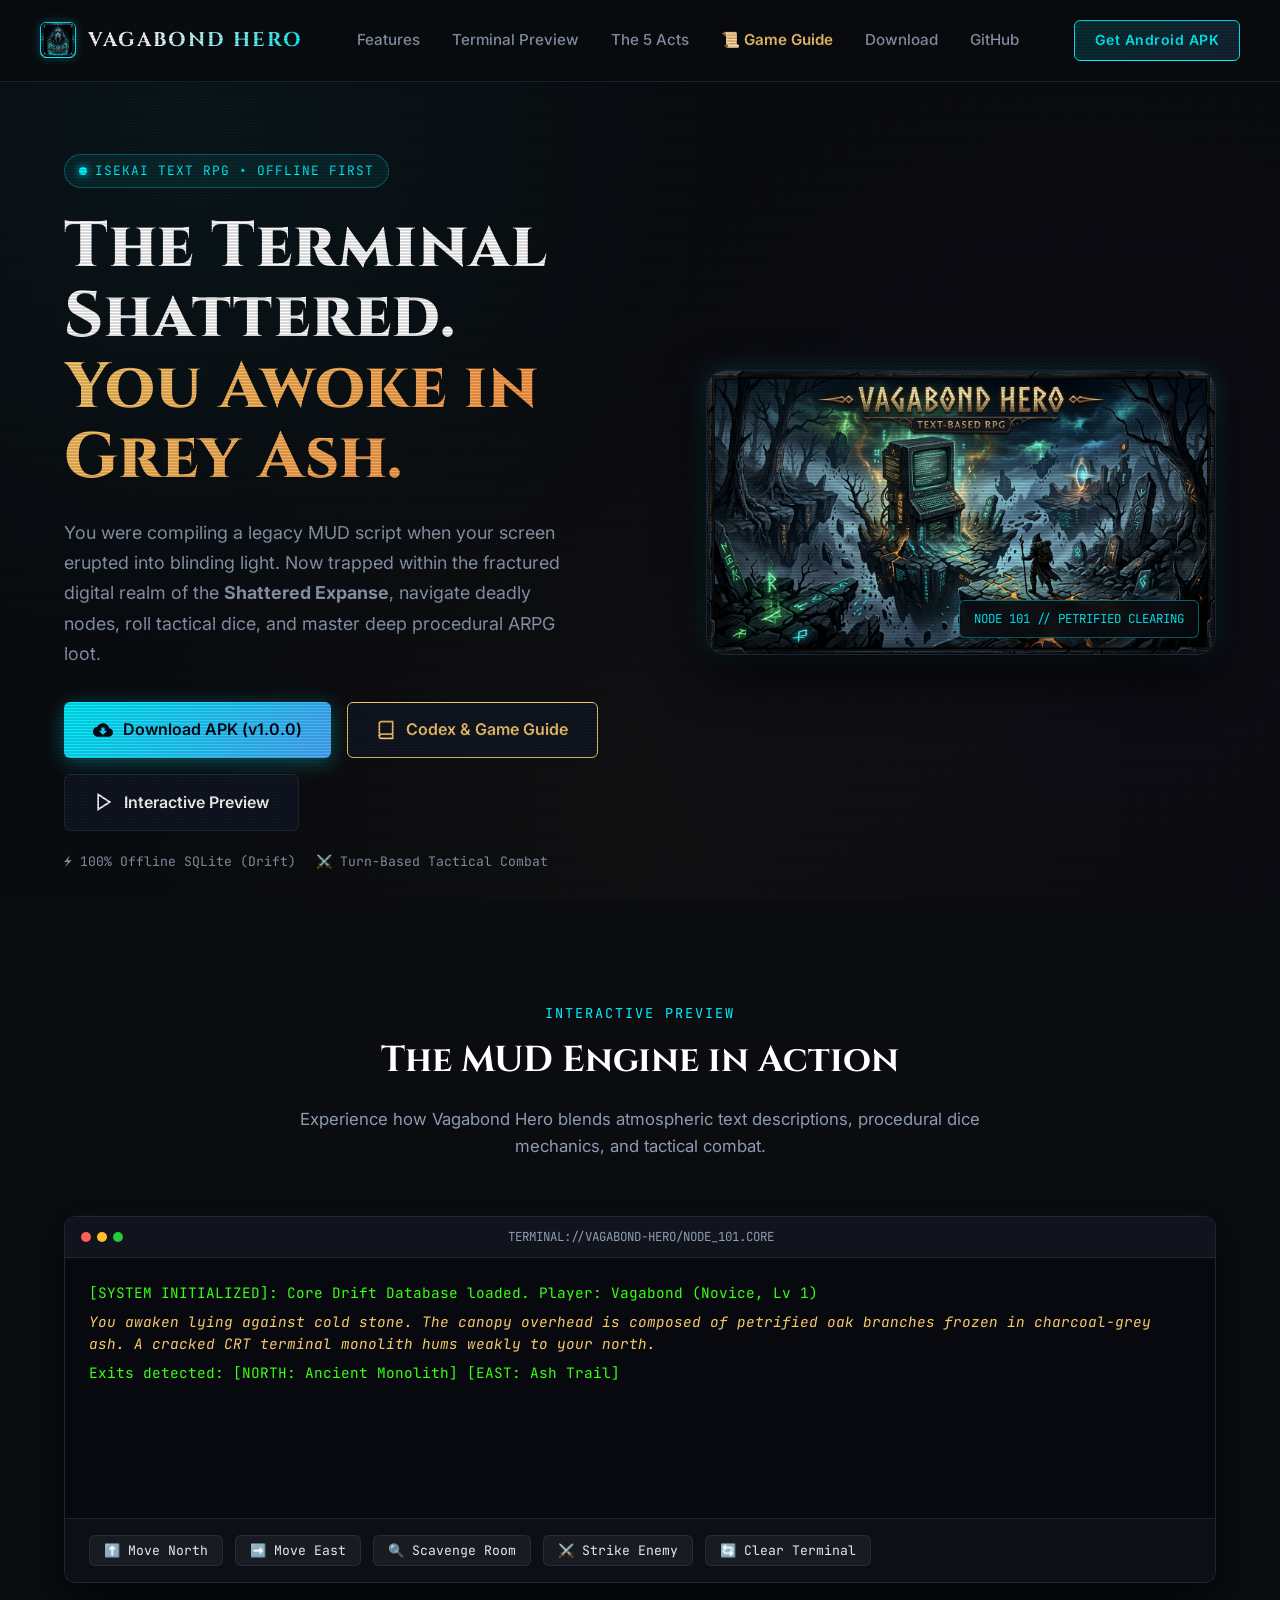
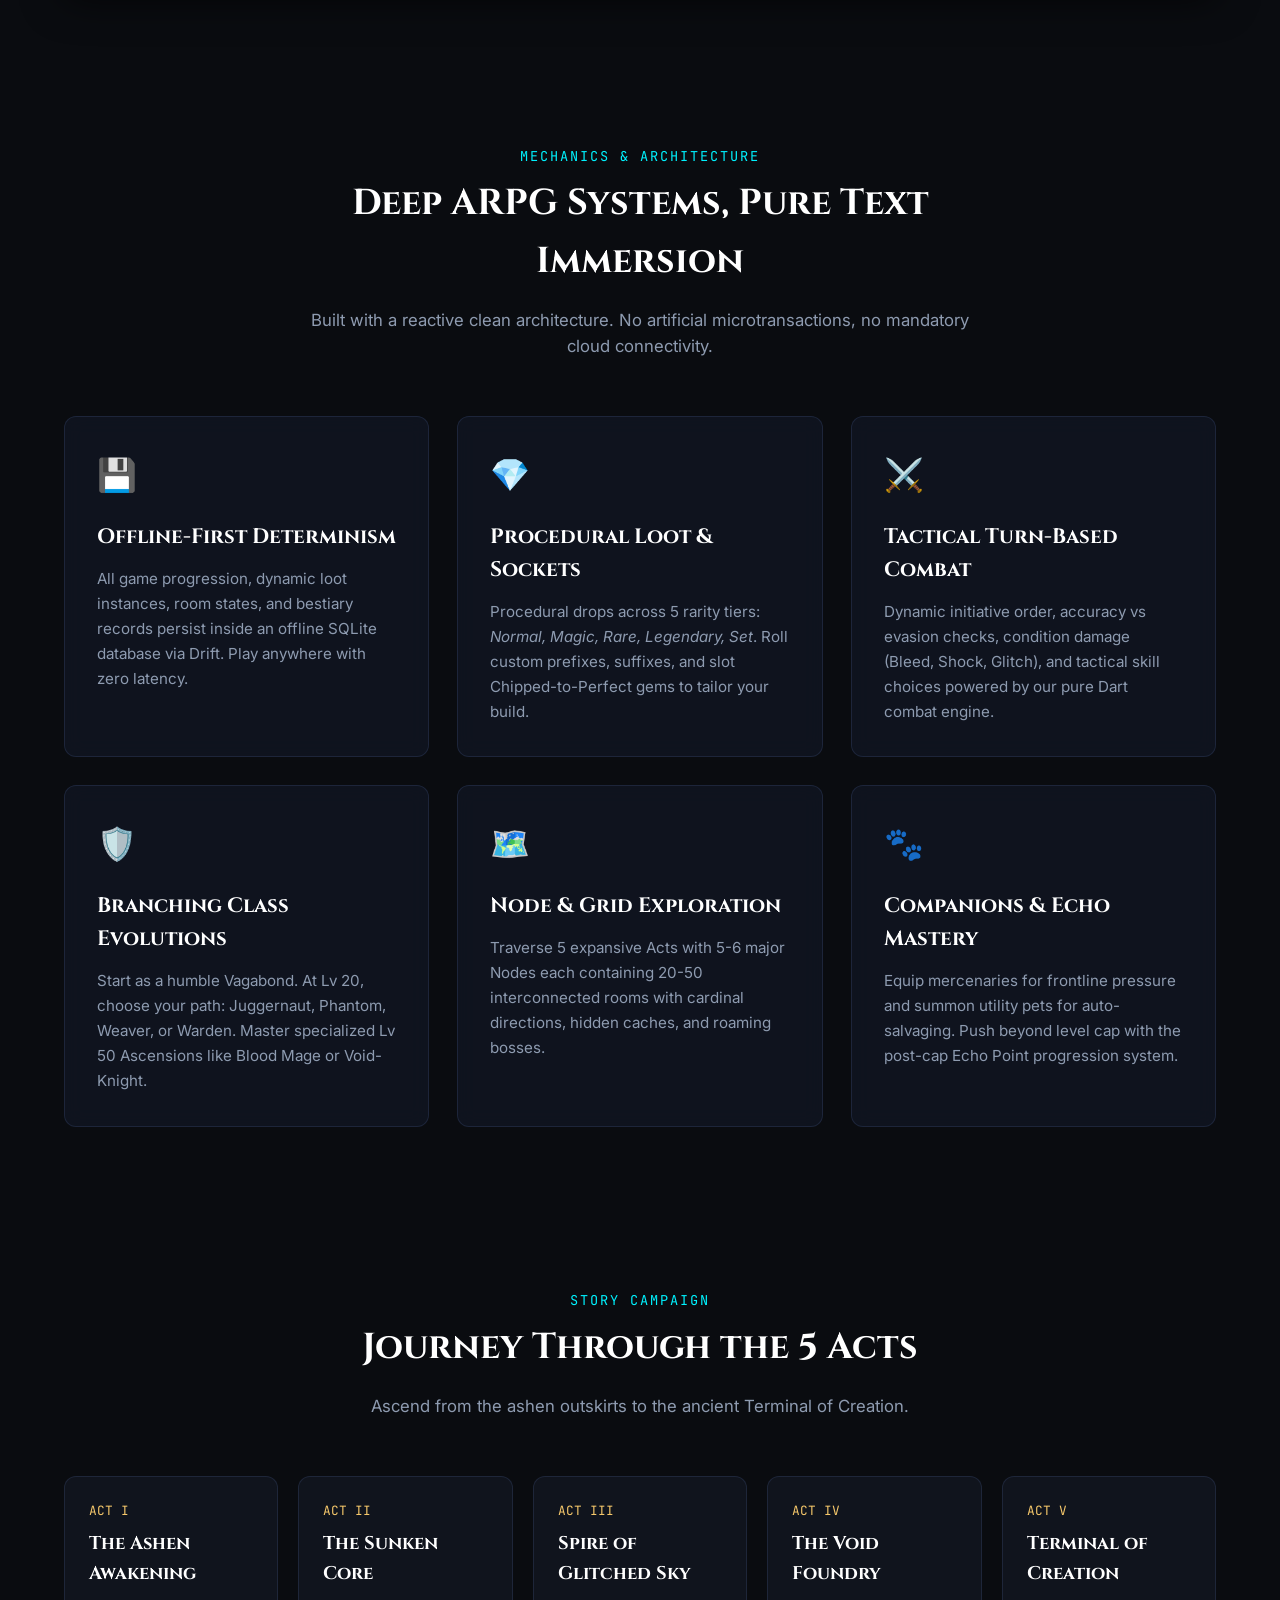
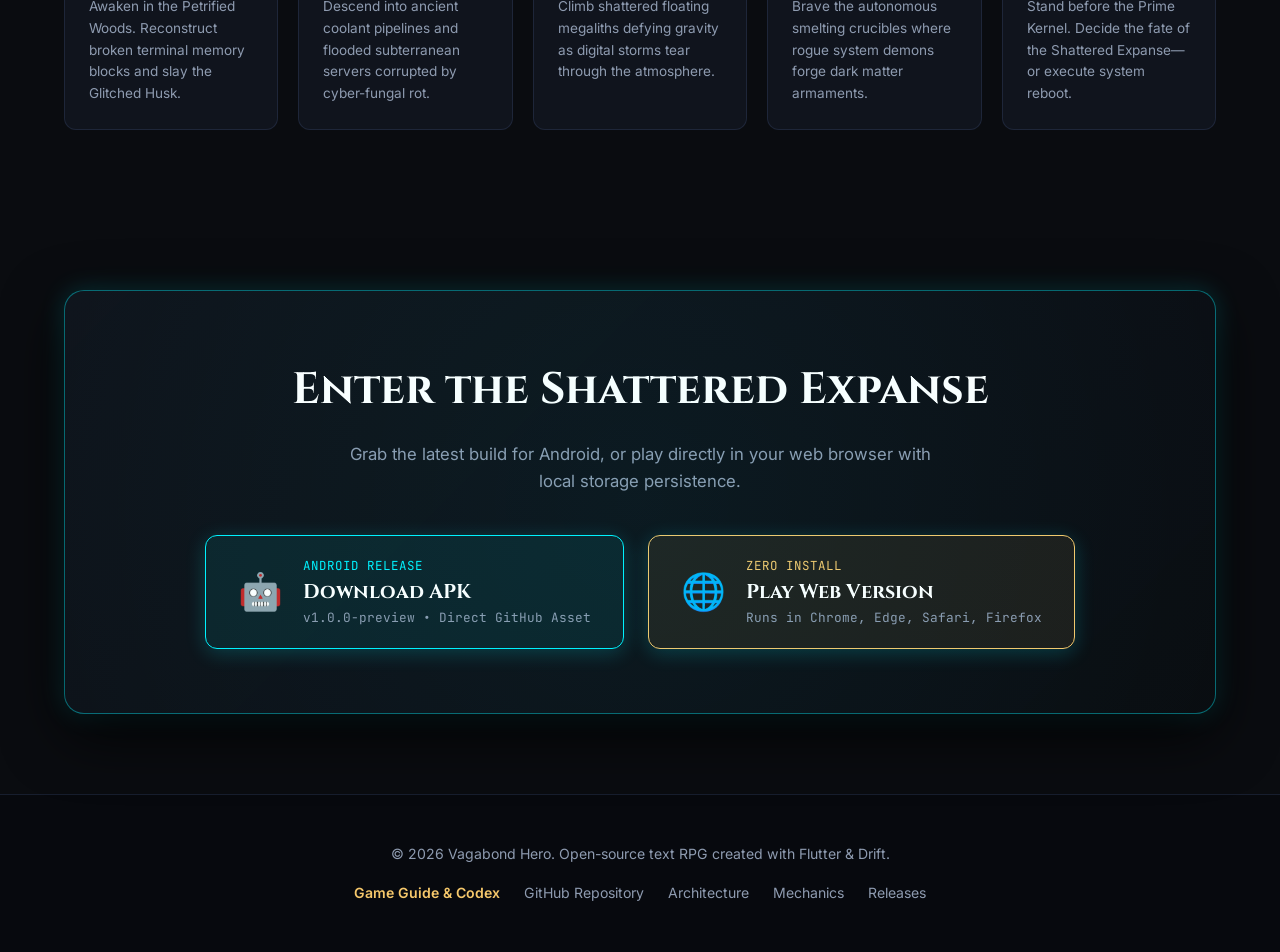
==== commit f6be3bfa: "legal: eliminate all third-party trademark references across codebase, landing site, and docs" ====
--- a/landing/index.html
+++ b/landing/index.html
@@ -4,7 +4,7 @@
   <meta charset="UTF-8" />
   <meta name="viewport" content="width=device-width, initial-scale=1.0" />
   <title>Vagabond Hero — Dark Fantasy Text RPG (Download APK & Web Demo)</title>
-  <meta name="description" content="An offline-first, dark fantasy isekai text-based RPG. Explore the Shattered Expanse, loot Diablo-style gear, and survive tactical turn-based battles. Download Android APK or play in browser." />
+  <meta name="description" content="An offline-first, dark fantasy isekai text-based RPG. Explore the Shattered Expanse, loot deep procedural ARPG gear, and survive tactical turn-based battles. Download Android APK or play in browser." />
   
   <!-- Favicon -->
   <link rel="icon" type="image/jpeg" href="assets/images/app-icon.jpg" />
@@ -49,7 +49,7 @@
         <span>You Awoke in Grey Ash.</span>
       </h1>
       <p class="hero-description">
-        You were compiling a legacy MUD script when your screen erupted into blinding light. Now trapped within the fractured digital realm of the <strong>Shattered Expanse</strong>, navigate deadly nodes, roll tactical dice, and master Diablo-style procedural loot.
+        You were compiling a legacy MUD script when your screen erupted into blinding light. Now trapped within the fractured digital realm of the <strong>Shattered Expanse</strong>, navigate deadly nodes, roll tactical dice, and master deep procedural ARPG loot.
       </p>
       <div class="hero-actions">
         <a href="#download" class="btn btn-primary">
@@ -136,7 +136,7 @@
 
       <div class="feature-card">
         <div class="feature-icon">💎</div>
-        <h3 class="feature-title">Diablo-Style Loot & Sockets</h3>
+        <h3 class="feature-title">Procedural Loot & Sockets</h3>
         <p class="feature-desc">Procedural drops across 5 rarity tiers: <em>Normal, Magic, Rare, Legendary, Set</em>. Roll custom prefixes, suffixes, and slot Chipped-to-Perfect gems to tailor your build.</p>
       </div>
 
